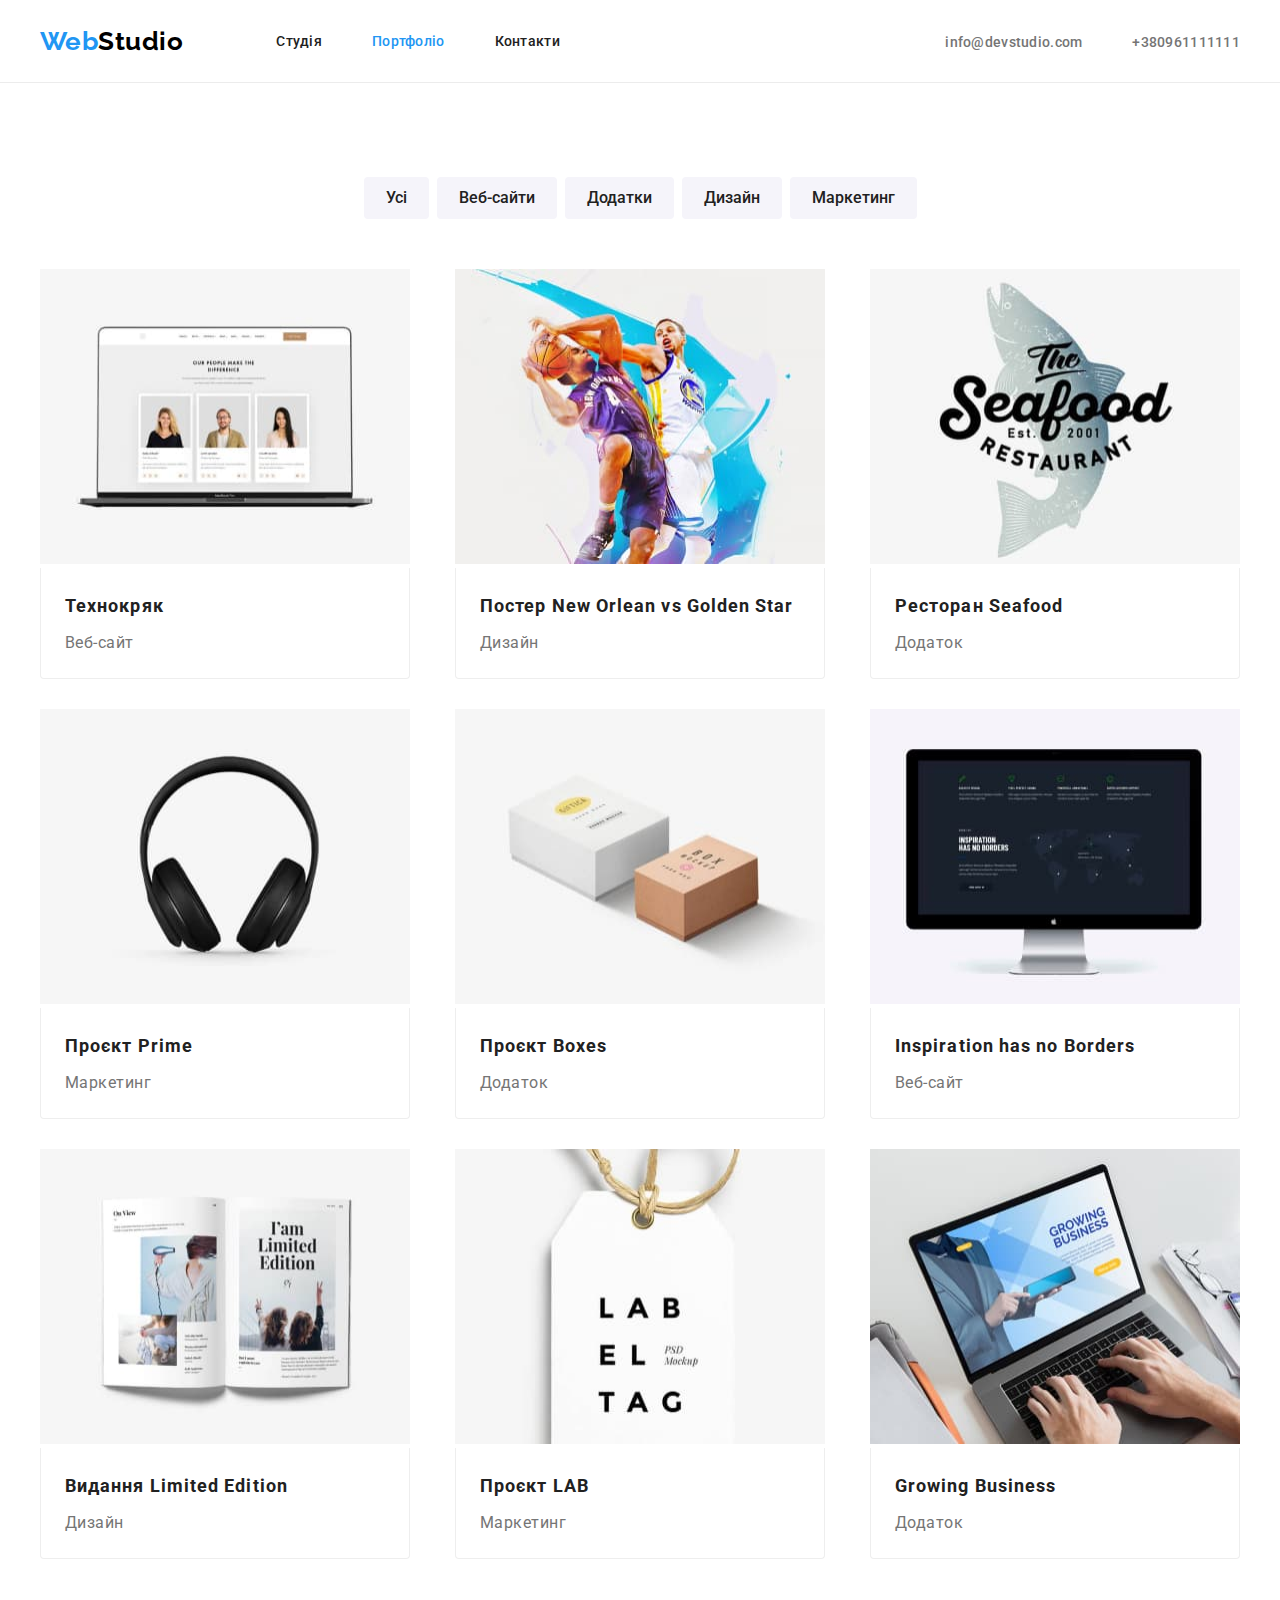
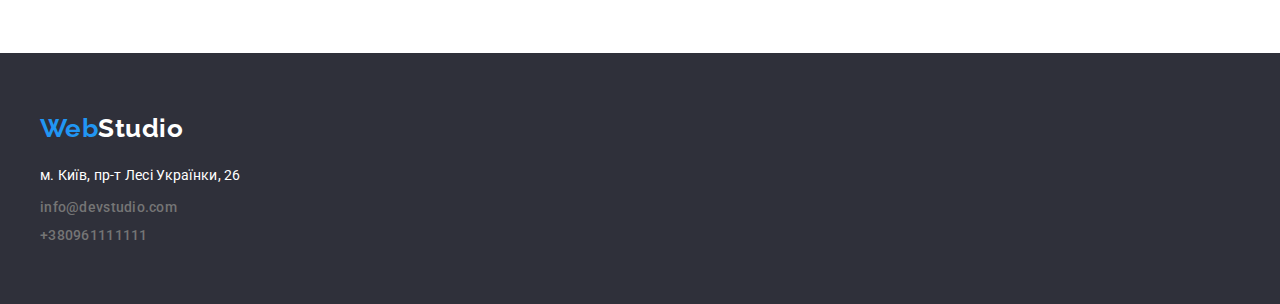
==== portfolio.html @ 221d3a64 "hw 3" ====
<!DOCTYPE html>
<html lang="uk">
  <head>
    <meta charset="UTF-8" />
    <meta http-equiv="X-UA-Compatible" content="IE=edge" />
    <meta name="viewport" content="width=device-width, initial-scale=1.0" />
    <title>Портфоліо</title>
    <link rel="preconnect" href="https://fonts.googleapis.com" />
    <link rel="preconnect" href="https://fonts.gstatic.com" crossorigin />
    <link
      href="https://fonts.googleapis.com/css2?family=Raleway:wght@700&family=Roboto:wght@400;500;700;900&display=swap"
      rel="stylesheet"
    />
    <link
      rel="stylesheet"
      href="https://github.com/sindresorhus/modern-normalize.git"
    />
    <link rel="stylesheet" href="css/styles.css" />
  </head>

  <body class="page">
    <header class="page-header">
      <div class="container container-first">
        <nav class="main-nav">
          <a href="/" class="logo"><span class="accent">Web</span>Studio</a>

          <ul class="site-nav list">
            <li class="item"><a href="./index.html" class="link">Студія</a></li>
            <li class="item"><a href="/" class="link current">Портфоліо</a></li>
            <li class="item"><a href="#" class="link">Контакти</a></li>
          </ul>
        </nav>

        <ul class="aut-nav list">
          <li class="item">
            <a href="mailto:info@devstudio.com" class="link"
              >info@devstudio.com</a
            >
          </li>
          <li class="item">
            <a href="tel:+380961111111" class="link">+380961111111</a>
          </li>
        </ul>
      </div>
    </header>

    <main>
      <section class="section">
        <div class="container container-portfolio">
          <h1 class="visually-hidden">Портфоліо</h1>

          <ul class="filter list">
            <li class="item">
              <button type="button" class="secondary-button button">Усі</button>
            </li>

            <li class="item">
              <button type="button" class="secondary-button button">
                Веб-сайти
              </button>
            </li>

            <li class="item">
              <button type="button" class="secondary-button button">
                Додатки
              </button>
            </li>

            <li class="item">
              <button type="button" class="secondary-button button">
                Дизайн
              </button>
            </li>

            <li class="item">
              <button type="button" class="secondary-button button">
                Маркетинг
              </button>
            </li>
          </ul>

          <ul class="project-list list">
            <li class="item">
              <a href="*" class="link">
                <img
                  src="./images/img21.jpg"
                  alt="Технокряк"
                  width="370"
                  height="295"
                  class="image"
                />
                <div class="command-name">
                  <h2 class="title">Технокряк</h2>
                  <p class="text">Веб-сайт</p>
                </div>
              </a>
            </li>

            <li class="item">
              <a href="*" class="link">
                <img
                  src="./images/img22.jpg"
                  alt="Постер New Orlean vs Golden Star"
                  width="370"
                  height="295"
                  class="image"
                />
                <div class="command-name">
                  <h2 class="title">Постер New Orlean vs Golden Star</h2>
                  <p class="text">Дизайн</p>
                </div>
              </a>
            </li>

            <li class="item">
              <a href="*" class="link">
                <img
                  src="./images/img23.jpg"
                  alt="Ресторан Seafood"
                  width="370"
                  height="295"
                  class="image"
                />
                <div class="command-name">
                  <h2 class="title">Ресторан Seafood</h2>
                  <p class="text">Додаток</p>
                </div>
              </a>
            </li>

            <li class="item">
              <a href="*" class="link">
                <img
                  src="./images/img24.jpg"
                  alt="Проєкт Prime"
                  width="370"
                  height="295"
                  class="image"
                />
                <div class="command-name">
                  <h2 class="title">Проєкт Prime</h2>
                  <p class="text">Маркетинг</p>
                </div>
              </a>
            </li>

            <li class="item">
              <a href="*" class="link">
                <img
                  src="./images/img25.jpg"
                  alt="Проєкт Boxes"
                  width="370"
                  height="295"
                  class="image"
                />
                <div class="command-name">
                  <h2 class="title">Проєкт Boxes</h2>
                  <p class="text">Додаток</p>
                </div>
              </a>
            </li>

            <li class="item">
              <a href="*" class="link">
                <img
                  src="./images/img26.jpg"
                  alt="Inspiration has no Borders"
                  width="370"
                  height="295"
                  class="image"
                />
                <div class="command-name">
                  <h2 class="title">Inspiration has no Borders</h2>
                  <p class="text">Веб-сайт</p>
                </div>
              </a>
            </li>

            <li class="item">
              <a href="*" class="link">
                <img
                  src="./images/img27.jpg"
                  alt="Видання Limited Edition"
                  width="370"
                  height="295"
                  class="image"
                />
                <div class="command-name">
                  <h2 class="title">Видання Limited Edition</h2>
                  <p class="text">Дизайн</p>
                </div>
              </a>
            </li>

            <li class="item">
              <a href="*" class="link">
                <img
                  src="./images/img28.jpg"
                  alt="Проєкт LAB"
                  width="370"
                  height="295"
                  class="image"
                />
                <div class="command-name">
                  <h2 class="title">Проєкт LAB</h2>
                  <p class="text">Маркетинг</p>
                </div>
              </a>
            </li>

            <li class="item">
              <a href="*" class="link">
                <img
                  src="./images/img29.jpg"
                  alt="Growing Business"
                  width="370"
                  height="295"
                  class="image"
                />
                <div class="command-name">
                  <h2 class="title">Growing Business</h2>
                  <p class="text">Додаток</p>
                </div>
              </a>
            </li>
          </ul>
        </div>
      </section>
    </main>

    <footer class="footer">
      <div class="container container-secondary">
        <a href="/" class="link logo"><span class="accent">Web</span>Studio</a>
        <address>
          <ul class="aut-nav list">
            <li class="item-secondary">
              <a
                href="https://goo.gl/maps/exK4Fgu7mL3k5gPn6"
                target="_blank"
                rel="noreferrer noopener nofollow"
                class="location link"
                >м. Київ, пр-т Лесі Українки, 26
              </a>
            </li>
            <li class="item-secondary">
              <a href="mailto:info@devstudio.com" class="link"
                >info@devstudio.com</a
              >
            </li>
            <li class="item-secondary">
              <a href="tel:+380961111111" class="link">+380961111111</a>
            </li>
          </ul>
        </address>
      </div>
    </footer>
  </body>
</html>
---- css/styles.css ----
:root {
   --primary-text-color: #757575;
   --title-text-color: #212121;
   --accent: #2196f3;
   --accent-active: #188ce8;
   --white-color: #ffffff;
   --primary-background-color: #ffffff;
   --background-color: #f5f4fa;
   --secondary-background-color: #2f303a;
   --logo-text-color: #000000;
   --address-white-color: rgba(255, 255, 255, 0.6);
   --border-primary: #eeeeee;
   --border--secondary: #ececec;
}

h1,
h2,
h3,
h4,
p {
   margin: 0;
}

/* Загальні */

/* img {
   display: block;
   max-width: 100%;
   height: auto;
} */


body {
   background-color: var(--primary-background-color);
   color: var(--primary-text-color);
   font-family: 'Roboto', sans-serif;
   letter-spacing: 0.03em;
   margin: 0;
}

.container {
   width: 1200px;
   margin-left: auto;
   margin-right: auto;
   padding-left: 15px;
   padding-right: 15px;
}

.page-header {
   padding-top: 24px 0;
   border-bottom: 1px solid var(--border--secondary);
}

.list {
   list-style: none;
   padding: 0;
   margin: 0;
}

.link {
   text-decoration: none;
}

.button {
   font-family: inherit;
   font-size: 16px;
   line-height: calc(30 / 16);
   cursor: pointer;
   border-radius: 4px;
   display: inline-block;
   text-align: center;
   border: none;
}

/* Логотип */
.logo {
   color: var(--logo-text-color);
   font-family: 'Raleway', sans-serif;
   font-weight: 700;
   font-size: 26px;
   line-height: calc(31 / 26);
   text-decoration: none;
}

.accent {
   color: var(--accent);
}

/*Навігація сайту*/
.container-first {
   display: flex;
   align-items: center;
}

.main-nav {
   display: flex;
   align-items: center;
}
.site-nav {
   display: flex;
   margin-left: 93px;
}

.site-nav .item + .item {
   margin-left: 50px;
}

.site-nav .link {
   display: block;
   padding: 32px 0;

   color: var(--title-text-color);
   font-weight: 500;
   font-size: 14px;
   line-height: 1.3;
   letter-spacing: 0.02em;
}

.site-nav .link:hover,
.site-nav .link:focus {
   color: var(--accent);
}

.site-nav .link.current {
   color: var(--accent);
}

.container-first .aut-nav {
   display: flex;
   margin-left: auto;
}

.aut-nav .item + .item {
   margin-left: 50px;
}

.aut-nav .link {
   color: var(--primary-text-color);
   font-weight: 500;
   font-size: 14px;
   font-style: normal;
   line-height: 1.3;
   letter-spacing: 0.02em;
}

.aut-nav .link:hover,
.aut-nav .link:focus {
   color: var(--accent);
}

/* Main Секція Hero */
main .hero {
   background-color: var(--secondary-background-color);
   text-align: center;
   padding-top: 200px;
   padding-bottom: 200px;
}

.hero-title {
   color: var(--white-color);
   font-weight: 900;
   font-size: 44px;
   line-height: 1.36;
   letter-spacing: 0.06em;
   text-transform: uppercase;
   margin-left: auto;
   margin-right: auto;
   margin-bottom: 30px;
   width: 696px;
}

.hero-button {
   color: var(--white-color);
   background-color: var(--accent);
   font-weight: 700;
   letter-spacing: 0.06em;
   padding: 10px 32px;
}

.hero-button:hover,
.hero-button:focus {
   color: var(--white-color);
   background-color: var(--accent-active);
}

/* Main Секція 1,2,3 h2 */
.section {
   padding-top: 94px;
   padding-bottom: 94px;
}

.section.no-padding {
   padding-top: 0;
}

.section-title {
   color: var(--title-text-color);
   font-weight: 700;
   font-size: 36px;
   line-height: 1.2;
   text-align: center;
   margin-top: 0;
   margin-bottom: 50px;
}

/* Секція  Наші переваги */

.visually-hidden {
   position: absolute;
   width: 1px;
   height: 1px;
   margin: -1px;
   border: 0;
   padding: 0;
   white-space: nowrap;
   clip-path: inset(100%);
   clip: rect(0 0 0 0);
   overflow: hidden;
   margin-bottom: 65px;
}

/* Секція 2 Чим ми займаємося */
.work-list {
   display: flex;
}

.work-item:not(:last-child) {
   margin-right: 30px;
}

.feature-list {
   display: flex;
}

.feature-list .item {
   width: 270px;
}

.feature-list .title {
   color: var(--logo-text-color);
   font-weight: 700;
   font-size: 14px;
   line-height: 1.1;
   text-transform: uppercase;
   margin-bottom: 10px;
}

.feature-list .text {
   font-weight: 400;
   font-size: 14px;
   line-height: calc(24 / 14);
   margin-top: 0;
   /* margin-bottom: 50px; */
}

/* Секція 3 Наша команда*/
.command-color {
   background-color: var(--background-color);
}

.command-list {
   display: flex;
   text-align: center;
}

.command-list .item + .item,
.feature-list .item + .item {
   margin-left: 30px;
}

.command-list .title {
   color: var(--title-text-color);
   font-weight: 500;
   font-size: 16px;
   line-height: 1.19;
   margin-bottom: 10px;
}
.command-list .text {
   color: var(--primary-text-color);
   font-weight: 400;
   font-size: 16px;
   line-height: 1.2;
   margin-top: 0;
}

.command-name {
   padding: 20px 24px;
   border: 1px solid var(--border-primary);
   border-top: none;
   background-color: var(--primary-background-color);
   border-radius: 0px 0px 4px 4px;
}

/* FOOTER */
.footer {
   background-color: var(--secondary-background-color);
   padding-top: 60px;
   padding-bottom: 60px;
}

.footer .logo {
   color: var(--white-color);
   display: block;
   margin-bottom: 20px;
}

.aut-nav .item-secondary + .item-secondary {
   margin-top: 9px;
}

.aut-nav .location {
   color: var(--white-color);
   font-weight: 400;
   font-style: normal;
   font-size: 14px;
   line-height: 1.7;
}

.aut-nav .location:hover,
.aut-nav .location:focus {
   color: var(--accent);
}

/* PORTFOLIO */

.filter {
   display: flex;
   justify-content: center;
   margin-bottom: 50px;
}

.filter .item + .item {
   margin-left: 8px;
}

.secondary-button {
   color: var(--title-text-color);
   background-color: var(--background-color);
   font-weight: 500;
   padding-top: 6px;
   padding-bottom: 6px;
   padding-left: 22px;
   padding-right: 22px;
}

.secondary-button:hover,
.secondary-button:focus {
   color: var(--white-color);
   background-color: var(--accent);
}

.project-list {
   display: flex;
   flex-wrap: wrap;
   justify-content: space-between;
}

.project-list .item {
   margin-right: 30px;
   margin-bottom: 30px;
}
.project-list .item:nth-child(3n) {
   margin-right: 0;
}

.project-list .item:nth-last-child(-n + 3) {
   margin-bottom: 0;
}

.project-list .title {
   color: var(--title-text-color);
   font-weight: 700;
   font-size: 18px;
   line-height: calc(36 / 18);
   letter-spacing: 0.06em;
   margin-bottom: 4px;
}

.project-list .text {
   color: var(--primary-text-color);
   font-weight: 400;
   font-size: 16px;
   line-height: calc(30 / 16);
}
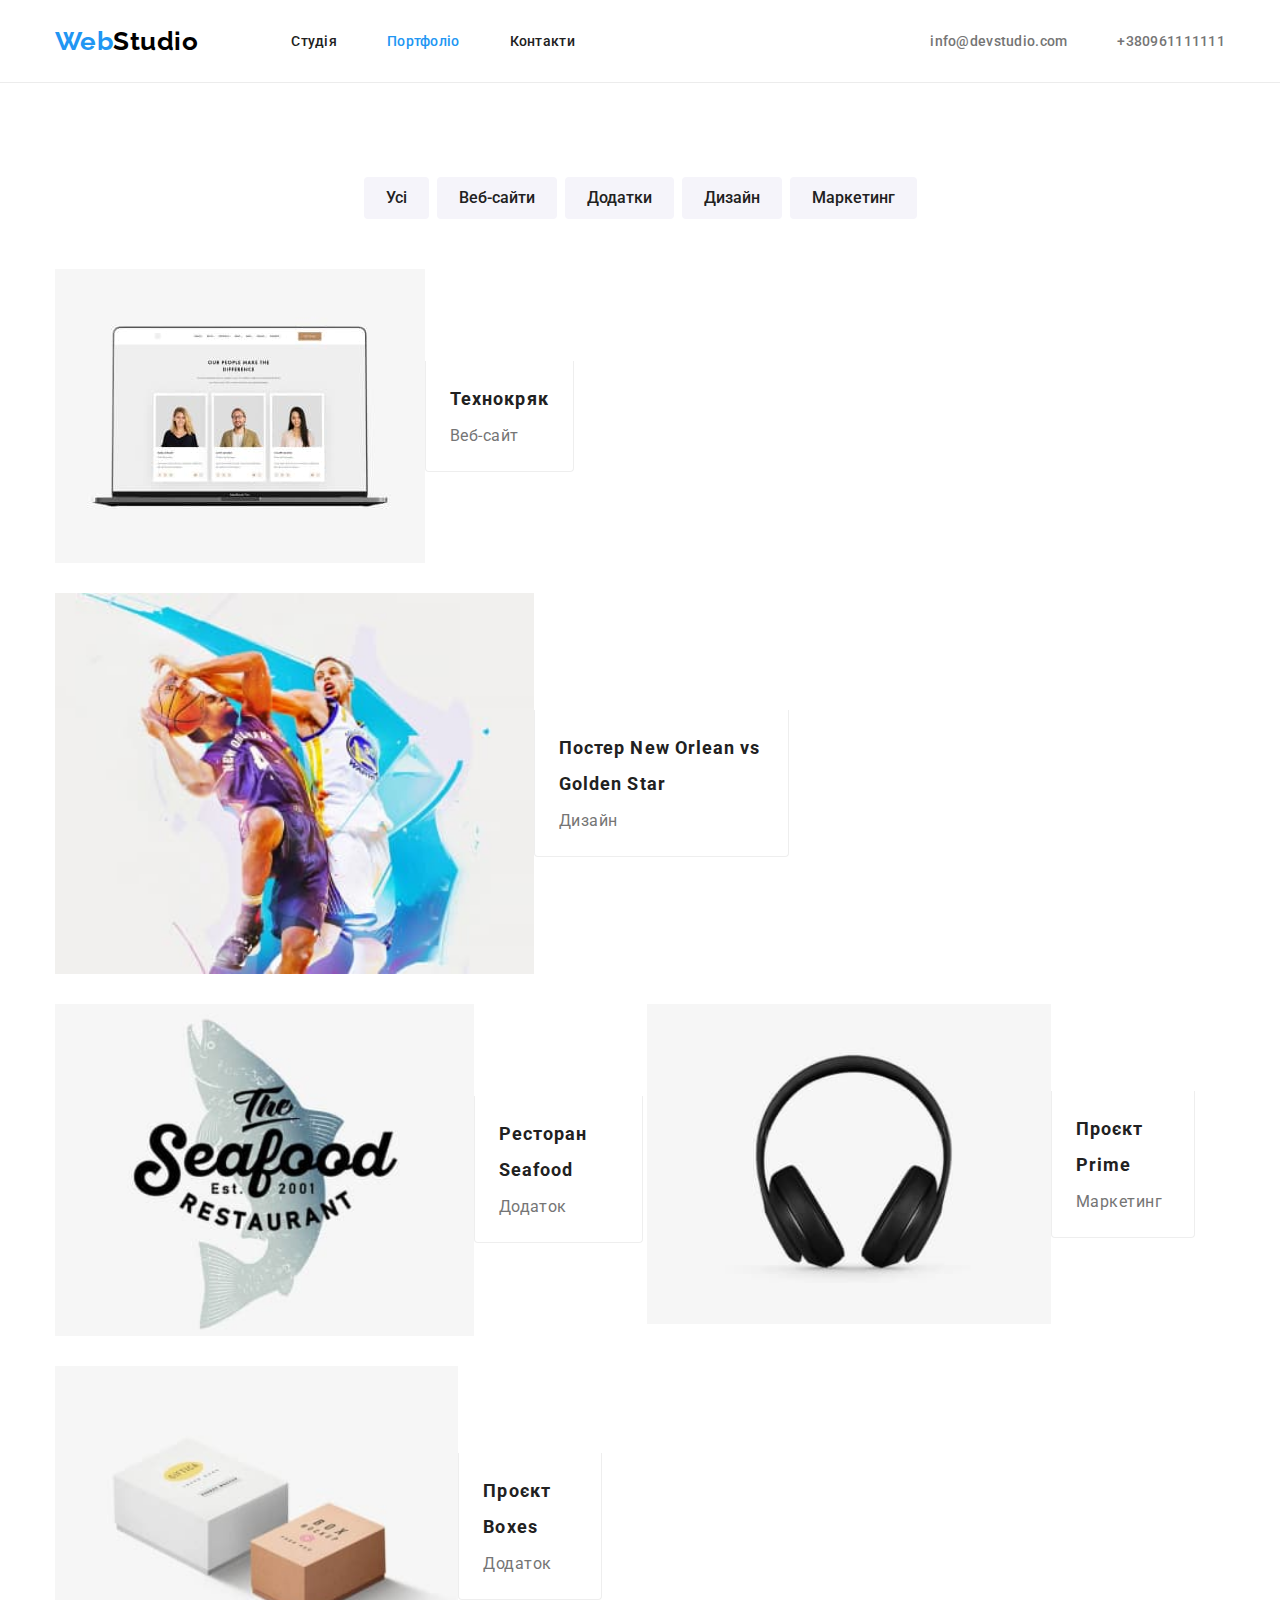
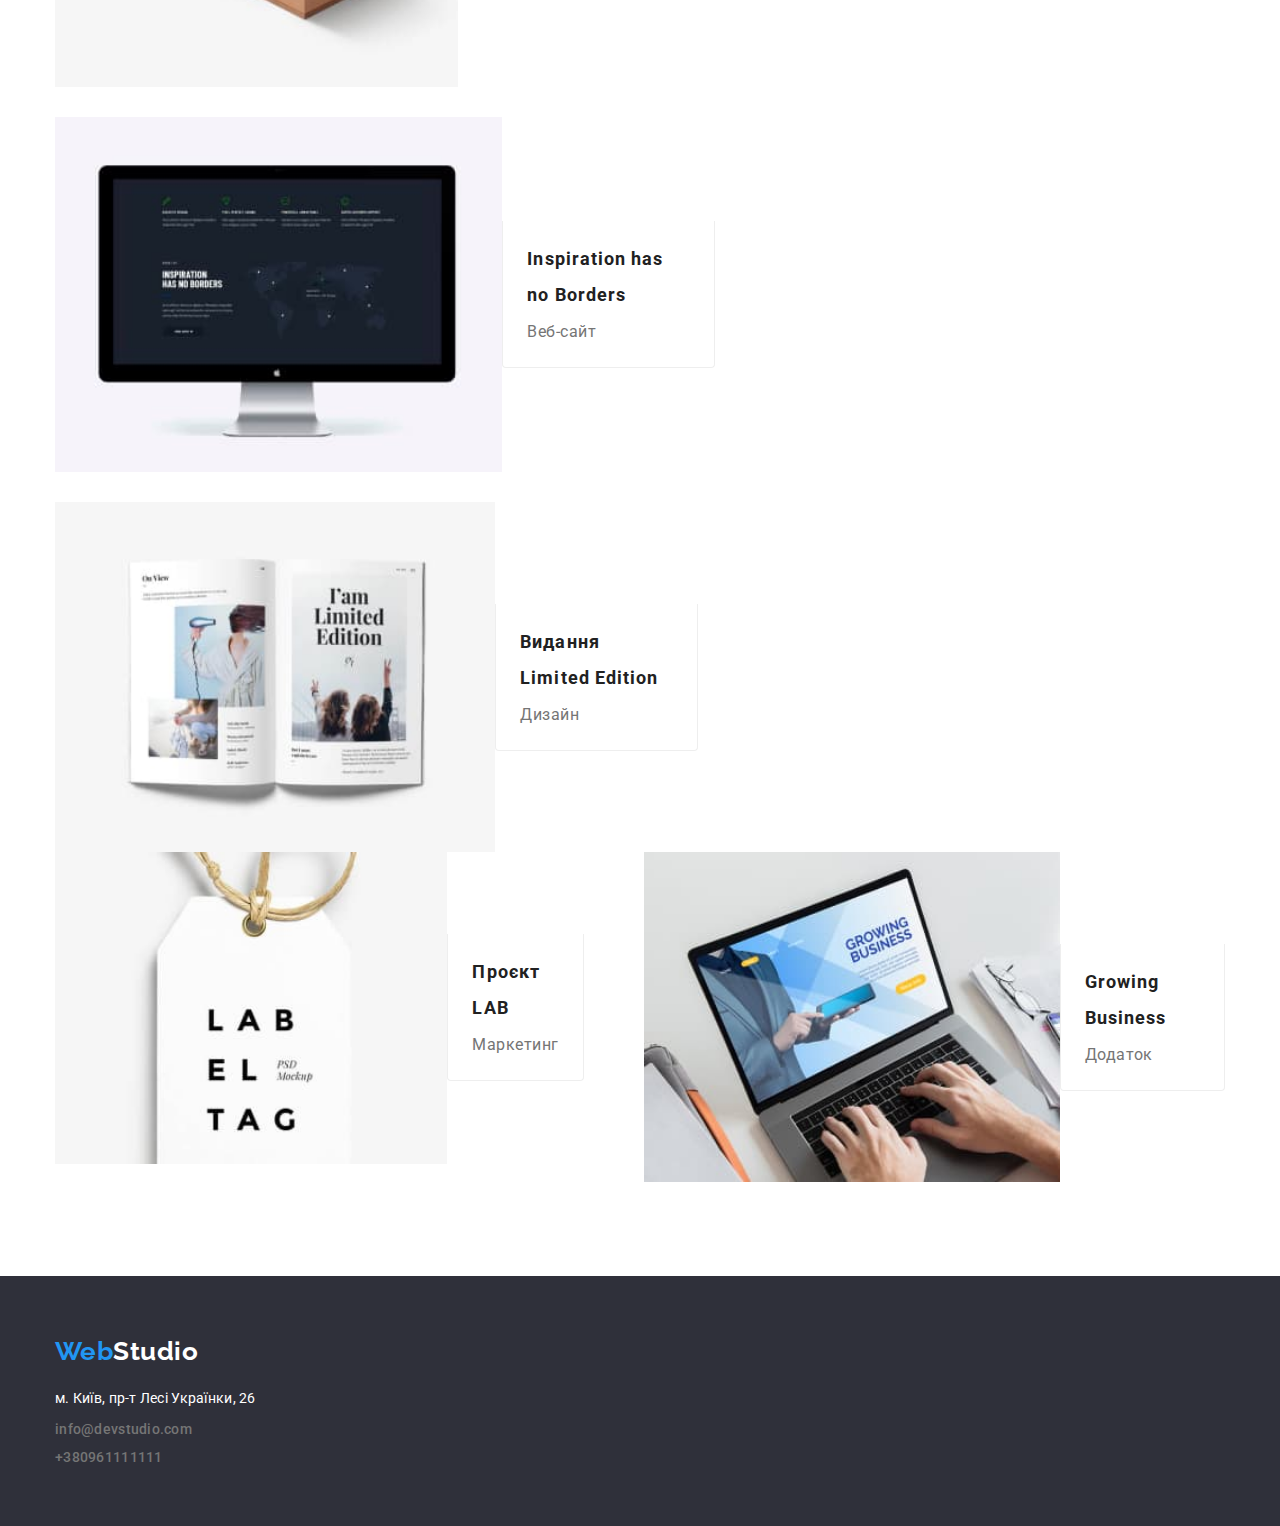
==== commit 259cc623: "4 домашка" ====
--- a/portfolio.html
+++ b/portfolio.html
@@ -8,12 +8,12 @@
     <link rel="preconnect" href="https://fonts.googleapis.com" />
     <link rel="preconnect" href="https://fonts.gstatic.com" crossorigin />
     <link
+      rel="stylesheet"
+      href="https://cdnjs.cloudflare.com/ajax/libs/modern-normalize/1.1.0/modern-normalize.min.css"
+    />
+    <link
       href="https://fonts.googleapis.com/css2?family=Raleway:wght@700&family=Roboto:wght@400;500;700;900&display=swap"
       rel="stylesheet"
-    />
-    <link
-      rel="stylesheet"
-      href="https://github.com/sindresorhus/modern-normalize.git"
     />
     <link rel="stylesheet" href="css/styles.css" />
   </head>
--- a/css/styles.css
+++ b/css/styles.css
@@ -11,6 +11,7 @@
    --address-white-color: rgba(255, 255, 255, 0.6);
    --border-primary: #eeeeee;
    --border--secondary: #ececec;
+   --icon-color: #afb1b8;
 }
 
 h1,
@@ -23,12 +24,11 @@
 
 /* Загальні */
 
-/* img {
+img {
    display: block;
-   max-width: 100%;
+   width: 100%;
    height: auto;
-} */
-
+}
 
 body {
    background-color: var(--primary-background-color);
@@ -143,9 +143,20 @@
    letter-spacing: 0.02em;
 }
 
+.item .link {
+   display: flex;
+   justify-content: center;
+   align-items: center;
+}
+
 .aut-nav .link:hover,
 .aut-nav .link:focus {
    color: var(--accent);
+}
+
+.aut-nav .icon {
+   margin-right: 10px;
+   fill: currentColor;
 }
 
 /* Main Секція Hero */
@@ -154,6 +165,16 @@
    text-align: center;
    padding-top: 200px;
    padding-bottom: 200px;
+
+   max-width: 1600px;
+   height: 600px;
+   margin-left: auto;
+   margin-right: auto;
+   background-image: linear-gradient(rgba(47, 48, 58, 0.4), rgba(47, 48, 58, 0.4)),
+      url('../images/Img_background.jpg');
+   background-repeat: no-repeat;
+   background-position: center;
+   background-size: cover;
 }
 
 .hero-title {
@@ -224,17 +245,28 @@
    display: flex;
 }
 
-.work-item:not(:last-child) {
-   margin-right: 30px;
+.work-list .work-item {
+   flex-basis: calc(100% / 3 - 30px);
+   margin-left: 30px;
 }
 
 .feature-list {
    display: flex;
+}
+
+.feature-list .item {
+   justify-content: center;
+   align-items: center;
 }
 
 .feature-list .item {
    width: 270px;
 }
+
+.icon-antenna {
+   
+}
+
 
 .feature-list .title {
    color: var(--logo-text-color);
@@ -253,6 +285,12 @@
    /* margin-bottom: 50px; */
 }
 
+.icon-antenna {
+  
+}
+
+
+
 /* Секція 3 Наша команда*/
 .command-color {
    background-color: var(--background-color);
@@ -289,6 +327,48 @@
    border-top: none;
    background-color: var(--primary-background-color);
    border-radius: 0px 0px 4px 4px;
+}
+
+.command-list .social-icons {
+   display: flex;
+   justify-content: center;
+   margin-top: 30px;
+}
+
+.command-list .social-item {
+   width: 44px;
+   height: 44px;
+   margin-right: 10px;
+}
+
+.command-list .social-item:last-child {
+   margin-right: 0;
+}
+
+.command-list .social-link {
+   width: 100%;
+   height: 100%;
+   display: flex;
+   align-items: center;
+   justify-content: center;
+   border-radius: 50%;
+   background-color: var(--primary-background-color);
+   color: var(--icon-color);
+}
+
+.command-list .social-link:hover,
+.command-list .social-link:focus {
+   background-color: var(--accent);
+   border: transparent;
+}
+
+.command-list .social-icon {
+   fill: currentColor;
+}
+
+.command-list .social-link:hover,
+.command-list .social-link:focus {
+   color: var(--primary-background-color);
 }
 
 /* FOOTER */
